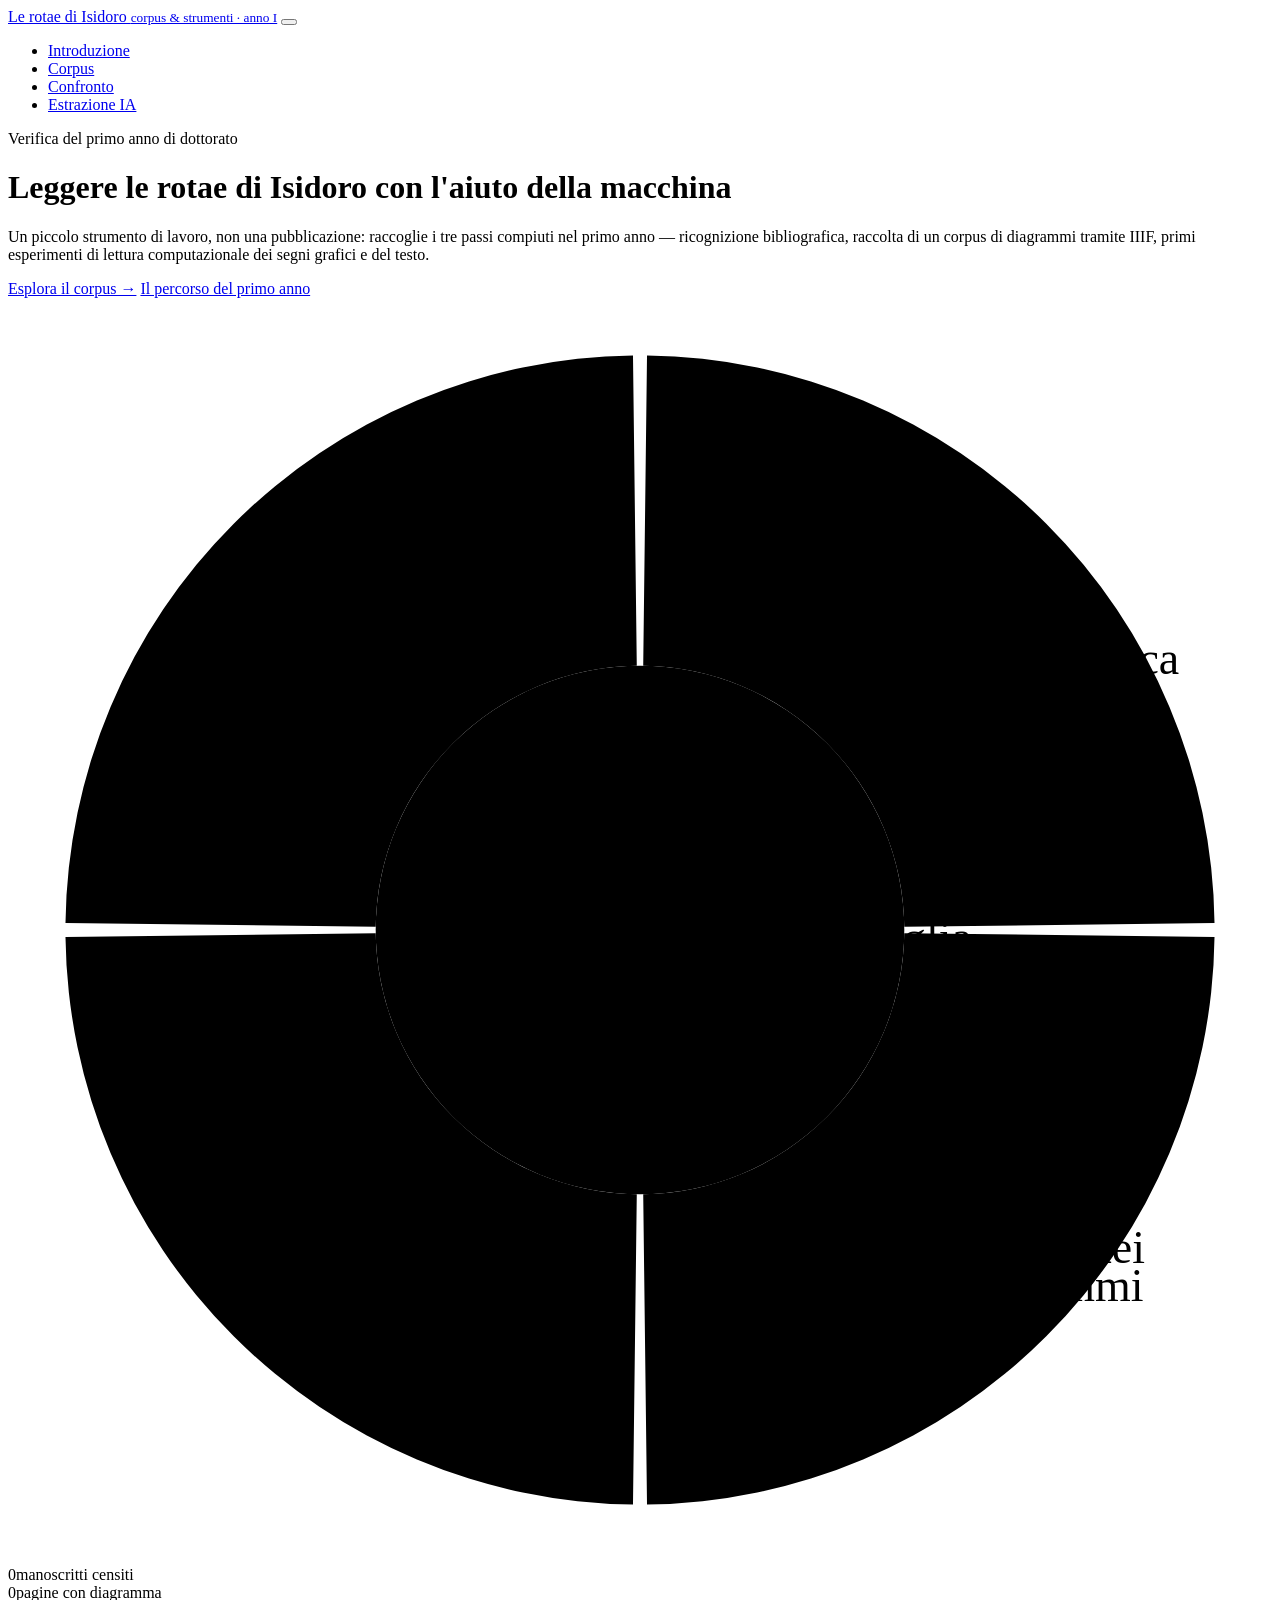
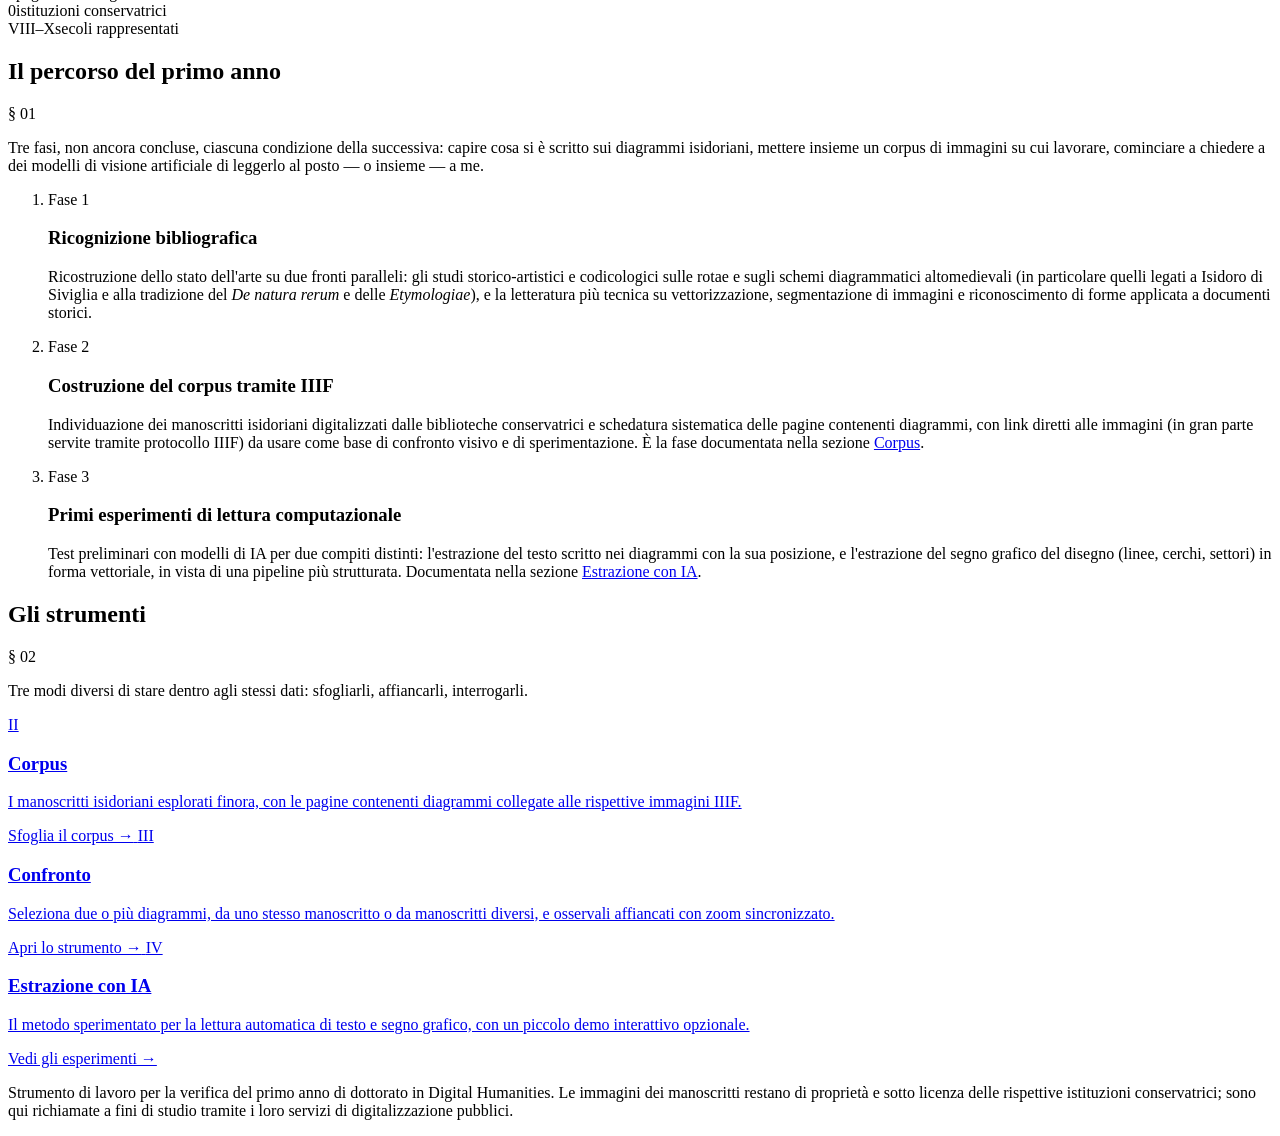
==== index.html @ d558e157 "Add files via upload" ====
<!doctype html>
<html lang="it">
<head>
<meta charset="utf-8">
<meta name="viewport" content="width=device-width, initial-scale=1">
<title>Le rotae di Isidoro — corpus e strumenti di lettura computazionale</title>
<meta name="description" content="Strumento digitale per l'esplorazione, il confronto e la lettura computazionale delle rotae e degli schemi diagrammatici nei manoscritti di Isidoro di Siviglia.">
<link rel="icon" href="data:image/svg+xml,<svg xmlns=%22http://www.w3.org/2000/svg%22 viewBox=%220 0 100 100%22><circle cx=%2250%22 cy=%2250%22 r=%2244%22 fill=%22%23EFE8D8%22 stroke=%22%23241F17%22 stroke-width=%224%22/><line x1=%2250%22 y1=%226%22 x2=%2250%22 y2=%2294%22 stroke=%22%23241F17%22 stroke-width=%223%22/><line x1=%226%22 y1=%2250%22 x2=%2294%22 y2=%2250%22 stroke=%22%23241F17%22 stroke-width=%223%22/></svg>">
<link rel="stylesheet" href="css/style.css">
</head>
<body data-page="home">

<nav class="site-nav">
  <div class="wrap">
    <a class="brand" href="index.html">Le rotae di Isidoro <small>corpus &amp; strumenti · anno I</small></a>
    <button class="nav-toggle" aria-label="Apri il menu" aria-expanded="false"><span></span></button>
    <ul class="nav-links">
      <li><a href="index.html" data-page="home">Introduzione</a></li>
      <li><a href="corpus.html" data-page="corpus">Corpus</a></li>
      <li><a href="confronto.html" data-page="confronto">Confronto</a></li>
      <li><a href="estrazione.html" data-page="estrazione">Estrazione IA</a></li>
    </ul>
  </div>
</nav>

<header class="hero">
  <div class="wrap">
    <div class="hero-text">
      <p class="eyebrow">Verifica del primo anno di dottorato</p>
      <h1>Leggere le rotae di Isidoro con l'aiuto della macchina</h1>
      <p class="lede">Un piccolo strumento di lavoro, non una pubblicazione: raccoglie i tre passi compiuti nel primo anno — ricognizione bibliografica, raccolta di un corpus di diagrammi tramite IIIF, primi esperimenti di lettura computazionale dei segni grafici e del testo.</p>
      <div class="hero-cta">
        <a class="btn" href="corpus.html">Esplora il corpus →</a>
        <a class="btn btn-outline" href="#bibliografia">Il percorso del primo anno</a>
      </div>
    </div>
    <div class="hero-figure">
      <svg class="rota" viewBox="0 0 440 440" role="img" aria-labelledby="rota-title rota-desc">
        <title id="rota-title">Rota di navigazione del sito</title>
        <desc id="rota-desc">Diagramma a ruota nello stile delle rotae isidoriane: ogni settore rimanda a una sezione del sito.</desc>

        <g class="rota-ticks" aria-hidden="true">
          <line class="rota-tick" x1="426.0" y1="220.0" x2="436.0" y2="220.0" />
          <line class="rota-tick" x1="424.2" y1="246.9" x2="428.2" y2="247.4" />
          <line class="rota-tick" x1="419.0" y1="273.3" x2="422.8" y2="274.4" />
          <line class="rota-tick" x1="410.3" y1="298.8" x2="414.0" y2="300.4" />
          <line class="rota-tick" x1="398.4" y1="323.0" x2="407.1" y2="328.0" />
          <line class="rota-tick" x1="383.4" y1="345.4" x2="386.6" y2="347.8" />
          <line class="rota-tick" x1="365.7" y1="365.7" x2="368.5" y2="368.5" />
          <line class="rota-tick" x1="345.4" y1="383.4" x2="347.8" y2="386.6" />
          <line class="rota-tick" x1="323.0" y1="398.4" x2="328.0" y2="407.1" />
          <line class="rota-tick" x1="298.8" y1="410.3" x2="300.4" y2="414.0" />
          <line class="rota-tick" x1="273.3" y1="419.0" x2="274.4" y2="422.8" />
          <line class="rota-tick" x1="246.9" y1="424.2" x2="247.4" y2="428.2" />
          <line class="rota-tick" x1="220.0" y1="426.0" x2="220.0" y2="436.0" />
          <line class="rota-tick" x1="193.1" y1="424.2" x2="192.6" y2="428.2" />
          <line class="rota-tick" x1="166.7" y1="419.0" x2="165.6" y2="422.8" />
          <line class="rota-tick" x1="141.2" y1="410.3" x2="139.6" y2="414.0" />
          <line class="rota-tick" x1="117.0" y1="398.4" x2="112.0" y2="407.1" />
          <line class="rota-tick" x1="94.6" y1="383.4" x2="92.2" y2="386.6" />
          <line class="rota-tick" x1="74.3" y1="365.7" x2="71.5" y2="368.5" />
          <line class="rota-tick" x1="56.6" y1="345.4" x2="53.4" y2="347.8" />
          <line class="rota-tick" x1="41.6" y1="323.0" x2="32.9" y2="328.0" />
          <line class="rota-tick" x1="29.7" y1="298.8" x2="26.0" y2="300.4" />
          <line class="rota-tick" x1="21.0" y1="273.3" x2="17.2" y2="274.4" />
          <line class="rota-tick" x1="15.8" y1="246.9" x2="11.8" y2="247.4" />
          <line class="rota-tick" x1="14.0" y1="220.0" x2="4.0" y2="220.0" />
          <line class="rota-tick" x1="15.8" y1="193.1" x2="11.8" y2="192.6" />
          <line class="rota-tick" x1="21.0" y1="166.7" x2="17.2" y2="165.6" />
          <line class="rota-tick" x1="29.7" y1="141.2" x2="26.0" y2="139.6" />
          <line class="rota-tick" x1="41.6" y1="117.0" x2="32.9" y2="112.0" />
          <line class="rota-tick" x1="56.6" y1="94.6" x2="53.4" y2="92.2" />
          <line class="rota-tick" x1="74.3" y1="74.3" x2="71.5" y2="71.5" />
          <line class="rota-tick" x1="94.6" y1="56.6" x2="92.2" y2="53.4" />
          <line class="rota-tick" x1="117.0" y1="41.6" x2="112.0" y2="32.9" />
          <line class="rota-tick" x1="141.2" y1="29.7" x2="139.6" y2="26.0" />
          <line class="rota-tick" x1="166.7" y1="21.0" x2="165.6" y2="17.2" />
          <line class="rota-tick" x1="193.1" y1="15.8" x2="192.6" y2="11.8" />
          <line class="rota-tick" x1="220.0" y1="14.0" x2="220.0" y2="4.0" />
          <line class="rota-tick" x1="246.9" y1="15.8" x2="247.4" y2="11.8" />
          <line class="rota-tick" x1="273.3" y1="21.0" x2="274.4" y2="17.2" />
          <line class="rota-tick" x1="298.8" y1="29.7" x2="300.4" y2="26.0" />
          <line class="rota-tick" x1="323.0" y1="41.6" x2="328.0" y2="32.9" />
          <line class="rota-tick" x1="345.4" y1="56.6" x2="347.8" y2="53.4" />
          <line class="rota-tick" x1="365.7" y1="74.3" x2="368.5" y2="71.5" />
          <line class="rota-tick" x1="383.4" y1="94.6" x2="386.6" y2="92.2" />
          <line class="rota-tick" x1="398.4" y1="117.0" x2="407.1" y2="112.0" />
          <line class="rota-tick" x1="410.3" y1="141.2" x2="414.0" y2="139.6" />
          <line class="rota-tick" x1="419.0" y1="166.7" x2="422.8" y2="165.6" />
          <line class="rota-tick" x1="424.2" y1="193.1" x2="428.2" y2="192.6" />
        </g>

        <a class="rota-a" href="#bibliografia">
          <path class="rota-sector s-biblio" d="M222.44,20.01 A200.00,200.00 0 0 1 419.99,217.56 L311.99,218.88 A92.00,92.00 0 0 0 221.12,128.01 Z" tabindex="0"/>
          <text class="rota-num" x="326" y="98">I</text>
          <text class="rota-label" x="326" y="118">Ricerca</text>
          <text class="rota-label" x="326" y="131">bibliografica</text>
        </a>
        <a class="rota-a" href="corpus.html">
          <path class="rota-sector s-corpus" d="M419.99,222.44 A200.00,200.00 0 0 1 222.44,419.99 L221.12,311.99 A92.00,92.00 0 0 0 311.99,221.12 Z" tabindex="0"/>
          <text class="rota-num" x="326" y="316">II</text>
          <text class="rota-label" x="326" y="336">Corpus dei</text>
          <text class="rota-label" x="326" y="349">diagrammi</text>
        </a>
        <a class="rota-a" href="confronto.html">
          <path class="rota-sector s-confronto" d="M217.56,419.99 A200.00,200.00 0 0 1 20.01,222.44 L128.01,221.12 A92.00,92.00 0 0 0 218.88,311.99 Z" tabindex="0"/>
          <text class="rota-num" x="114" y="316">III</text>
          <text class="rota-label" x="114" y="336">Confronto tra</text>
          <text class="rota-label" x="114" y="349">diagrammi</text>
        </a>
        <a class="rota-a" href="estrazione.html">
          <path class="rota-sector s-estrazione" d="M20.01,217.56 A200.00,200.00 0 0 1 217.56,20.01 L218.88,128.01 A92.00,92.00 0 0 0 128.01,218.88 Z" tabindex="0"/>
          <text class="rota-num" x="114" y="98">IV</text>
          <text class="rota-label" x="114" y="118">Estrazione</text>
          <text class="rota-label" x="114" y="131">con l'IA</text>
        </a>

        <circle class="rota-hub" cx="220" cy="220" r="92"/>
        <text class="rota-hub-label" x="220" y="213">ANNO I</text>
        <text class="rota-hub-label" x="220" y="228">Isidoro di Siviglia</text>
      </svg>
    </div>
  </div>
</header>

<section class="section">
  <div class="wrap">
    <div class="stat-strip">
      <div class="stat"><span class="n" id="stat-ms">–</span><span class="l">manoscritti censiti</span></div>
      <div class="stat"><span class="n" id="stat-pages">–</span><span class="l">pagine con diagramma</span></div>
      <div class="stat"><span class="n" id="stat-inst">–</span><span class="l">istituzioni conservatrici</span></div>
      <div class="stat"><span class="n">VIII–X</span><span class="l">secoli rappresentati</span></div>
    </div>
  </div>
</section>

<section class="section" id="bibliografia">
  <div class="wrap">
    <div class="section-head">
      <h2>Il percorso del primo anno</h2>
      <span class="section-num">§ 01</span>
    </div>
    <p class="section-intro">Tre fasi, non ancora concluse, ciascuna condizione della successiva: capire cosa si è scritto sui diagrammi isidoriani, mettere insieme un corpus di immagini su cui lavorare, cominciare a chiedere a dei modelli di visione artificiale di leggerlo al posto — o insieme — a me.</p>

    <ol class="timeline">
      <li>
        <span class="when">Fase 1</span>
        <h3>Ricognizione bibliografica</h3>
        <p>Ricostruzione dello stato dell'arte su due fronti paralleli: gli studi storico-artistici e codicologici sulle rotae e sugli schemi diagrammatici altomedievali (in particolare quelli legati a Isidoro di Siviglia e alla tradizione del <em>De natura rerum</em> e delle <em>Etymologiae</em>), e la letteratura più tecnica su vettorizzazione, segmentazione di immagini e riconoscimento di forme applicata a documenti storici.</p>
      </li>
      <li>
        <span class="when">Fase 2</span>
        <h3>Costruzione del corpus tramite IIIF</h3>
        <p>Individuazione dei manoscritti isidoriani digitalizzati dalle biblioteche conservatrici e schedatura sistematica delle pagine contenenti diagrammi, con link diretti alle immagini (in gran parte servite tramite protocollo IIIF) da usare come base di confronto visivo e di sperimentazione. È la fase documentata nella sezione <a href="corpus.html">Corpus</a>.</p>
      </li>
      <li>
        <span class="when">Fase 3</span>
        <h3>Primi esperimenti di lettura computazionale</h3>
        <p>Test preliminari con modelli di IA per due compiti distinti: l'estrazione del testo scritto nei diagrammi con la sua posizione, e l'estrazione del segno grafico del disegno (linee, cerchi, settori) in forma vettoriale, in vista di una pipeline più strutturata. Documentata nella sezione <a href="estrazione.html">Estrazione con IA</a>.</p>
      </li>
    </ol>
  </div>
</section>

<section class="section">
  <div class="wrap">
    <div class="section-head">
      <h2>Gli strumenti</h2>
      <span class="section-num">§ 02</span>
    </div>
    <p class="section-intro">Tre modi diversi di stare dentro agli stessi dati: sfogliarli, affiancarli, interrogarli.</p>
    <div class="card-grid">
      <a class="card" href="corpus.html">
        <span class="card-num">II</span>
        <h3>Corpus</h3>
        <p>I manoscritti isidoriani esplorati finora, con le pagine contenenti diagrammi collegate alle rispettive immagini IIIF.</p>
        <span class="card-go">Sfoglia il corpus →</span>
      </a>
      <a class="card" href="confronto.html">
        <span class="card-num">III</span>
        <h3>Confronto</h3>
        <p>Seleziona due o più diagrammi, da uno stesso manoscritto o da manoscritti diversi, e osservali affiancati con zoom sincronizzato.</p>
        <span class="card-go">Apri lo strumento →</span>
      </a>
      <a class="card" href="estrazione.html">
        <span class="card-num">IV</span>
        <h3>Estrazione con IA</h3>
        <p>Il metodo sperimentato per la lettura automatica di testo e segno grafico, con un piccolo demo interattivo opzionale.</p>
        <span class="card-go">Vedi gli esperimenti →</span>
      </a>
    </div>
  </div>
</section>

<footer class="site-footer">
  <div class="wrap">
    <p>Strumento di lavoro per la verifica del primo anno di dottorato in Digital Humanities. Le immagini dei manoscritti restano di proprietà e sotto licenza delle rispettive istituzioni conservatrici; sono qui richiamate a fini di studio tramite i loro servizi di digitalizzazione pubblici.</p>
  </div>
</footer>

<script src="js/data.js"></script>
<script src="js/nav.js"></script>
<script>
  document.addEventListener('DOMContentLoaded', function(){
    var d = window.ISIDORO_CORPUS || [];
    document.getElementById('stat-ms').textContent = d.length;
    document.getElementById('stat-pages').textContent = d.reduce(function(a,m){return a+m.pages.length;},0);
    document.getElementById('stat-inst').textContent = new Set(d.map(function(m){return m.institution;})).size;
  });
</script>
</body>
</html>
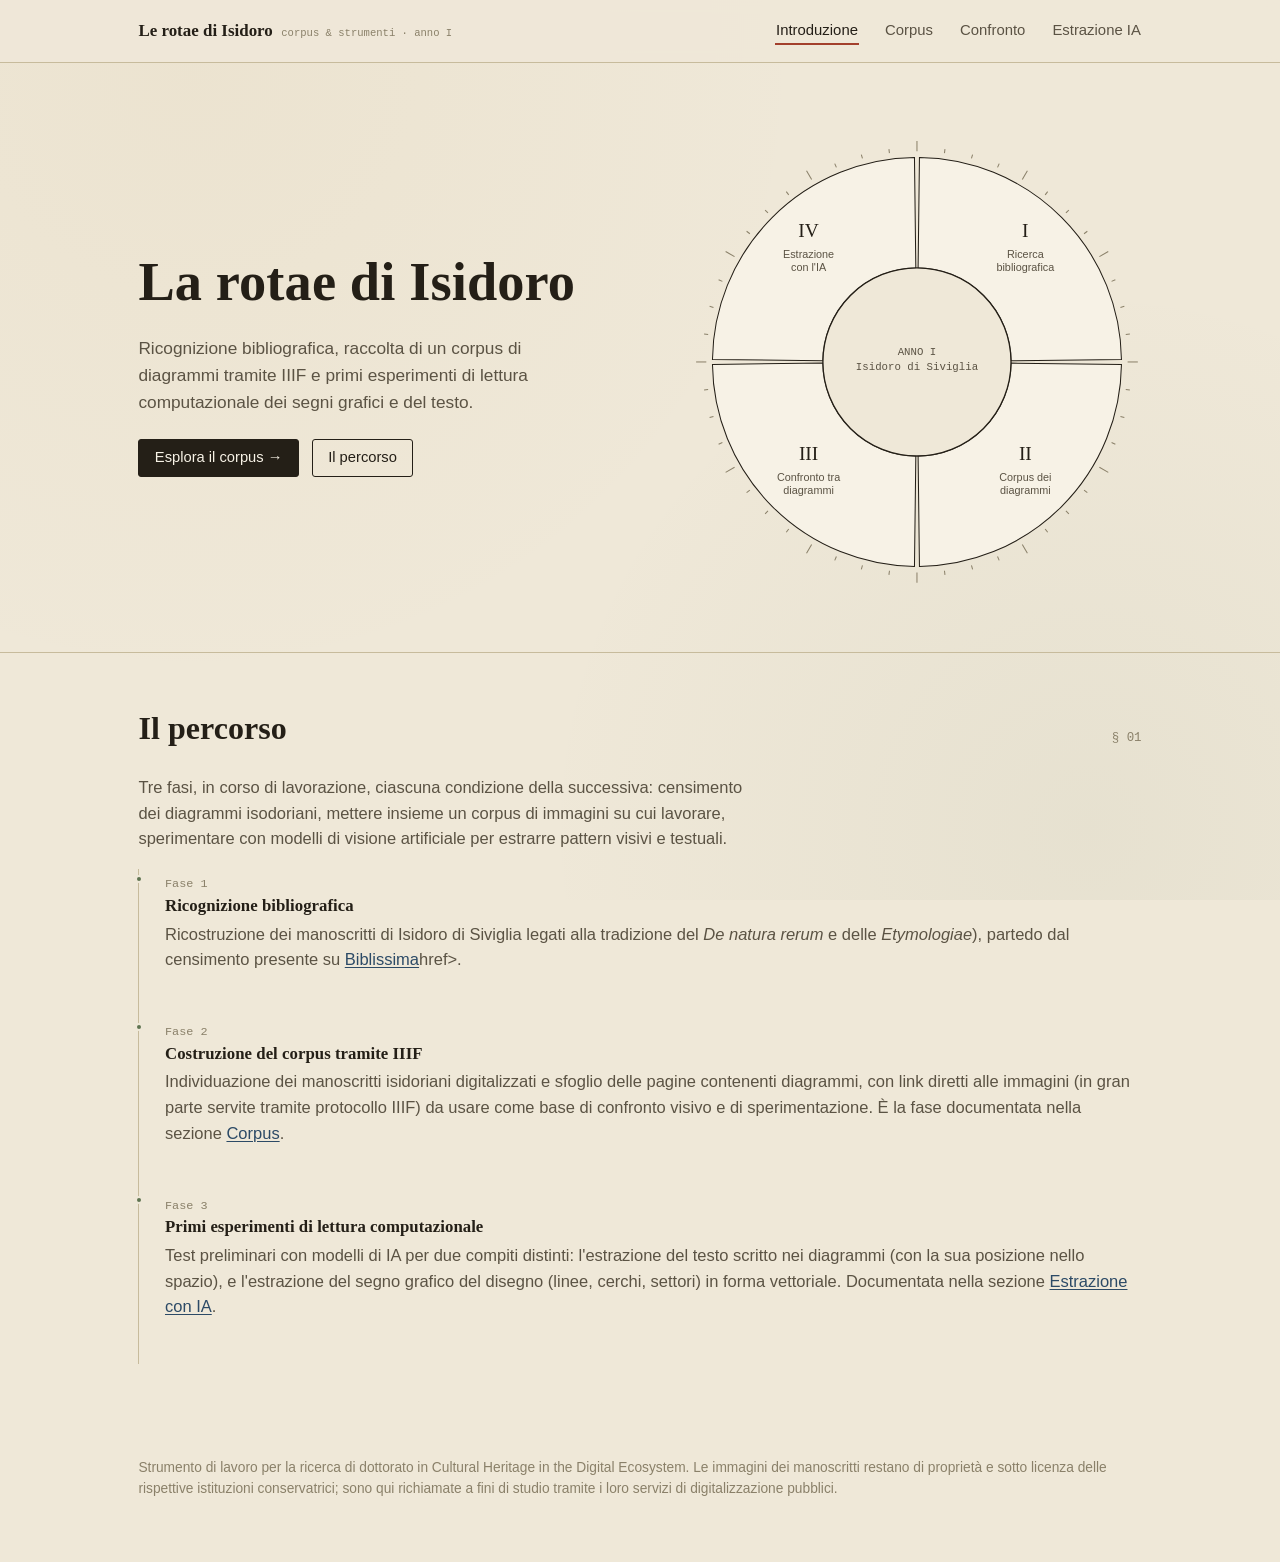
==== commit f7eb4d94: "Update index.html" ====
--- a/index.html
+++ b/index.html
@@ -26,18 +26,17 @@
 <header class="hero">
   <div class="wrap">
     <div class="hero-text">
-      <p class="eyebrow">Verifica del primo anno di dottorato</p>
-      <h1>Leggere le rotae di Isidoro con l'aiuto della macchina</h1>
-      <p class="lede">Un piccolo strumento di lavoro, non una pubblicazione: raccoglie i tre passi compiuti nel primo anno — ricognizione bibliografica, raccolta di un corpus di diagrammi tramite IIIF, primi esperimenti di lettura computazionale dei segni grafici e del testo.</p>
+      <h1>La rotae di Isidoro</h1>
+      <p class="lede">Ricognizione bibliografica, raccolta di un corpus di diagrammi tramite IIIF e primi esperimenti di lettura computazionale dei segni grafici e del testo.</p>
       <div class="hero-cta">
         <a class="btn" href="corpus.html">Esplora il corpus →</a>
-        <a class="btn btn-outline" href="#bibliografia">Il percorso del primo anno</a>
+        <a class="btn btn-outline" href="#bibliografia">Il percorso</a>
       </div>
     </div>
     <div class="hero-figure">
       <svg class="rota" viewBox="0 0 440 440" role="img" aria-labelledby="rota-title rota-desc">
         <title id="rota-title">Rota di navigazione del sito</title>
-        <desc id="rota-desc">Diagramma a ruota nello stile delle rotae isidoriane: ogni settore rimanda a una sezione del sito.</desc>
+        <desc id="rota-desc"></desc>
 
         <g class="rota-ticks" aria-hidden="true">
           <line class="rota-tick" x1="426.0" y1="220.0" x2="436.0" y2="220.0" />
@@ -123,7 +122,7 @@
   </div>
 </header>
 
-<section class="section">
+<!-- <section class="section">
   <div class="wrap">
     <div class="stat-strip">
       <div class="stat"><span class="n" id="stat-ms">–</span><span class="l">manoscritti censiti</span></div>
@@ -132,37 +131,37 @@
       <div class="stat"><span class="n">VIII–X</span><span class="l">secoli rappresentati</span></div>
     </div>
   </div>
-</section>
+</section> -->
 
 <section class="section" id="bibliografia">
   <div class="wrap">
     <div class="section-head">
-      <h2>Il percorso del primo anno</h2>
+      <h2>Il percorso</h2>
       <span class="section-num">§ 01</span>
     </div>
-    <p class="section-intro">Tre fasi, non ancora concluse, ciascuna condizione della successiva: capire cosa si è scritto sui diagrammi isidoriani, mettere insieme un corpus di immagini su cui lavorare, cominciare a chiedere a dei modelli di visione artificiale di leggerlo al posto — o insieme — a me.</p>
+    <p class="section-intro">Tre fasi, in corso di lavorazione, ciascuna condizione della successiva: censimento dei diagrammi isodoriani, mettere insieme un corpus di immagini su cui lavorare, sperimentare con modelli di visione artificiale per estrarre pattern visivi e testuali.</p>
 
     <ol class="timeline">
       <li>
         <span class="when">Fase 1</span>
         <h3>Ricognizione bibliografica</h3>
-        <p>Ricostruzione dello stato dell'arte su due fronti paralleli: gli studi storico-artistici e codicologici sulle rotae e sugli schemi diagrammatici altomedievali (in particolare quelli legati a Isidoro di Siviglia e alla tradizione del <em>De natura rerum</em> e delle <em>Etymologiae</em>), e la letteratura più tecnica su vettorizzazione, segmentazione di immagini e riconoscimento di forme applicata a documenti storici.</p>
+        <p>Ricostruzione dei manoscritti di Isidoro di Siviglia legati alla tradizione del <em>De natura rerum</em> e delle <em>Etymologiae</em>), partedo dal censimento presente su <a href="https://portail.biblissima.fr/ark:/43093/oedatab585de699cd5ae95eab7de9d462451b3bb081fe2">Biblissima</a>href>.</p>
       </li>
       <li>
         <span class="when">Fase 2</span>
         <h3>Costruzione del corpus tramite IIIF</h3>
-        <p>Individuazione dei manoscritti isidoriani digitalizzati dalle biblioteche conservatrici e schedatura sistematica delle pagine contenenti diagrammi, con link diretti alle immagini (in gran parte servite tramite protocollo IIIF) da usare come base di confronto visivo e di sperimentazione. È la fase documentata nella sezione <a href="corpus.html">Corpus</a>.</p>
+        <p>Individuazione dei manoscritti isidoriani digitalizzati e sfoglio delle pagine contenenti diagrammi, con link diretti alle immagini (in gran parte servite tramite protocollo IIIF) da usare come base di confronto visivo e di sperimentazione. È la fase documentata nella sezione <a href="corpus.html">Corpus</a>.</p>
       </li>
       <li>
         <span class="when">Fase 3</span>
         <h3>Primi esperimenti di lettura computazionale</h3>
-        <p>Test preliminari con modelli di IA per due compiti distinti: l'estrazione del testo scritto nei diagrammi con la sua posizione, e l'estrazione del segno grafico del disegno (linee, cerchi, settori) in forma vettoriale, in vista di una pipeline più strutturata. Documentata nella sezione <a href="estrazione.html">Estrazione con IA</a>.</p>
+        <p>Test preliminari con modelli di IA per due compiti distinti: l'estrazione del testo scritto nei diagrammi (con la sua posizione nello spazio), e l'estrazione del segno grafico del disegno (linee, cerchi, settori) in forma vettoriale. Documentata nella sezione <a href="estrazione.html">Estrazione con IA</a>.</p>
       </li>
     </ol>
   </div>
 </section>
 
-<section class="section">
+<!-- <section class="section">
   <div class="wrap">
     <div class="section-head">
       <h2>Gli strumenti</h2>
@@ -190,11 +189,11 @@
       </a>
     </div>
   </div>
-</section>
+</section> -->
 
 <footer class="site-footer">
   <div class="wrap">
-    <p>Strumento di lavoro per la verifica del primo anno di dottorato in Digital Humanities. Le immagini dei manoscritti restano di proprietà e sotto licenza delle rispettive istituzioni conservatrici; sono qui richiamate a fini di studio tramite i loro servizi di digitalizzazione pubblici.</p>
+    <p>Strumento di lavoro per la ricerca di dottorato in Cultural Heritage in the Digital Ecosystem. Le immagini dei manoscritti restano di proprietà e sotto licenza delle rispettive istituzioni conservatrici; sono qui richiamate a fini di studio tramite i loro servizi di digitalizzazione pubblici.</p>
   </div>
 </footer>
 
--- a/css/style.css
+++ b/css/style.css
@@ -0,0 +1,510 @@
+/* ============================================================
+   Isidoro — corpus dei diagrammi
+   Palette ispirata ai pigmenti dei codici altomedievali:
+   pergamena, inchiostro ferrogallico, verderame, minio, lapislazzuli.
+   ============================================================ */
+
+@import url('https://fonts.googleapis.com/css2?family=Spectral:ital,wght@0,400;0,500;0,600;0,700;1,400;1,500&family=IBM+Plex+Sans:ital,wght@0,400;0,500;0,600;1,400&family=IBM+Plex+Mono:wght@400;500&display=swap');
+
+:root{
+  --paper: #EFE8D8;
+  --paper-raised: #F7F2E6;
+  --paper-deep: #E3D9C1;
+  --ink: #241F17;
+  --ink-soft: #5B5344;
+  --ink-faint: #8A8069;
+  --rule: #C7BB9C;
+  --rule-soft: #DAD0B4;
+
+  --verdigris: #5E7350;
+  --verdigris-dark: #445536;
+  --verdigris-tint: #E4E9DC;
+
+  --minium: #A3402C;
+  --minium-dark: #7C2F20;
+  --minium-tint: #F1DDD5;
+
+  --lapis: #2C4A66;
+  --lapis-dark: #1D3346;
+  --lapis-tint: #DDE5EC;
+
+  --gold: #B08A3E;
+
+  --shadow: 2px 3px 0 rgba(36,31,23,0.08);
+  --radius: 3px;
+
+  --font-display: 'Spectral', Georgia, serif;
+  --font-body: 'IBM Plex Sans', -apple-system, BlinkMacSystemFont, sans-serif;
+  --font-mono: 'IBM Plex Mono', ui-monospace, Menlo, monospace;
+
+  --measure: 66ch;
+}
+
+*, *::before, *::after{ box-sizing: border-box; }
+
+html{
+  scroll-behavior: smooth;
+}
+@media (prefers-reduced-motion: reduce){
+  html{ scroll-behavior: auto; }
+  *, *::before, *::after{
+    animation-duration: 0.001ms !important;
+    animation-iteration-count: 1 !important;
+    transition-duration: 0.001ms !important;
+    scroll-behavior: auto !important;
+  }
+}
+
+body{
+  margin: 0;
+  background: var(--paper);
+  color: var(--ink);
+  font-family: var(--font-body);
+  font-size: 16.5px;
+  line-height: 1.55;
+  -webkit-font-smoothing: antialiased;
+}
+
+/* subtle paper grain via layered gradients */
+body{
+  background-image:
+    radial-gradient(circle at 15% 8%, rgba(176,138,62,0.05), transparent 45%),
+    radial-gradient(circle at 85% 92%, rgba(94,115,80,0.06), transparent 40%);
+  background-attachment: fixed;
+}
+
+h1, h2, h3, h4{
+  font-family: var(--font-display);
+  color: var(--ink);
+  margin: 0 0 0.5em;
+  font-weight: 600;
+  letter-spacing: 0.002em;
+}
+h1{ font-size: clamp(2.1rem, 4.4vw, 3.4rem); line-height: 1.08; font-weight: 600; }
+h2{ font-size: clamp(1.5rem, 2.6vw, 2rem); line-height: 1.18; }
+h3{ font-size: 1.2rem; line-height: 1.3; }
+
+p{ margin: 0 0 1.05em; }
+a{ color: var(--lapis); text-decoration-thickness: 1px; text-underline-offset: 2px; }
+a:hover{ color: var(--lapis-dark); }
+a:focus-visible, button:focus-visible, input:focus-visible, textarea:focus-visible, select:focus-visible, [tabindex]:focus-visible{
+  outline: 2px solid var(--minium);
+  outline-offset: 2px;
+}
+
+.measure{ max-width: var(--measure); }
+
+.wrap{
+  max-width: 1080px;
+  margin: 0 auto;
+  padding: 0 clamp(1.1rem, 3vw, 2.4rem);
+}
+
+/* ---------- Nav ---------- */
+.site-nav{
+  position: sticky; top: 0; z-index: 40;
+  background: rgba(239,232,216,0.92);
+  backdrop-filter: blur(6px);
+  border-bottom: 1px solid var(--rule);
+}
+.site-nav .wrap{
+  display: flex; align-items: center; justify-content: space-between;
+  gap: 1rem; min-height: 62px;
+}
+.brand{
+  font-family: var(--font-display);
+  font-weight: 600; font-size: 1.06rem;
+  color: var(--ink); text-decoration: none;
+  display: flex; align-items: baseline; gap: 0.5em;
+}
+.brand small{
+  font-family: var(--font-mono); font-weight: 400;
+  font-size: 0.66rem; color: var(--ink-faint);
+}
+.nav-links{
+  display: flex; gap: clamp(0.9rem, 2vw, 1.7rem);
+  list-style: none; margin: 0; padding: 0;
+  font-size: 0.93rem;
+}
+.nav-links a{
+  color: var(--ink-soft); text-decoration: none;
+  padding: 0.3em 0.05em; border-bottom: 2px solid transparent;
+}
+.nav-links a:hover, .nav-links a[aria-current="page"]{
+  color: var(--ink); border-bottom-color: var(--minium);
+}
+.nav-toggle{ display: none; }
+
+@media (max-width: 640px){
+  .nav-links{
+    position: fixed; inset: 62px 0 auto 0; background: var(--paper-raised);
+    border-bottom: 1px solid var(--rule);
+    flex-direction: column; padding: 1rem 1.4rem 1.4rem; gap: 0.9rem;
+    transform: translateY(-8px); opacity: 0; pointer-events: none;
+    transition: transform .18s ease, opacity .18s ease;
+  }
+  .nav-links.open{ transform: translateY(0); opacity: 1; pointer-events: auto; }
+  .nav-toggle{
+    display: inline-flex; align-items: center; justify-content: center;
+    width: 38px; height: 38px; border: 1px solid var(--rule);
+    background: var(--paper-raised); border-radius: var(--radius); cursor: pointer;
+  }
+  .nav-toggle span, .nav-toggle span::before, .nav-toggle span::after{
+    content:""; display:block; width: 16px; height: 1.5px; background: var(--ink);
+    position: relative; transition: transform .15s ease;
+  }
+  .nav-toggle span::before{ position:absolute; top:-5px; }
+  .nav-toggle span::after{ position:absolute; top:5px; }
+}
+
+/* ---------- Buttons / chips ---------- */
+.btn{
+  display: inline-flex; align-items: center; gap: 0.5em;
+  font-family: var(--font-body); font-size: 0.92rem; font-weight: 500;
+  padding: 0.62em 1.05em; border-radius: var(--radius);
+  border: 1px solid var(--ink); background: var(--ink); color: var(--paper-raised);
+  text-decoration: none; cursor: pointer; line-height: 1.2;
+  transition: background .12s ease, color .12s ease, transform .08s ease;
+}
+.btn:hover{ background: var(--verdigris-dark); border-color: var(--verdigris-dark); color: #fff; }
+.btn:active{ transform: translateY(1px); }
+.btn-outline{
+  background: transparent; color: var(--ink); border: 1px solid var(--ink);
+}
+.btn-outline:hover{ background: var(--ink); color: var(--paper-raised); }
+.btn-quiet{
+  background: transparent; border-color: var(--rule); color: var(--ink-soft);
+}
+.btn-quiet:hover{ background: var(--paper-deep); color: var(--ink); border-color: var(--ink-soft); }
+.btn[disabled]{ opacity: 0.45; cursor: not-allowed; }
+.btn-sm{ padding: 0.4em 0.75em; font-size: 0.82rem; }
+
+.tag{
+  display: inline-block; font-family: var(--font-mono); font-size: 0.72rem;
+  color: var(--ink-soft); border: 1px solid var(--rule); border-radius: 20px;
+  padding: 0.22em 0.7em; background: var(--paper-raised);
+}
+
+/* ---------- Hero / rota ---------- */
+.hero{
+  padding: clamp(2.4rem, 6vw, 4.6rem) 0 clamp(2.2rem, 5vw, 3.6rem);
+  border-bottom: 1px solid var(--rule);
+}
+.hero .wrap{
+  display: grid; grid-template-columns: 1.05fr 0.95fr; gap: clamp(2rem, 5vw, 3.5rem);
+  align-items: center;
+}
+@media (max-width: 860px){
+  .hero .wrap{ grid-template-columns: 1fr; }
+  .hero-figure{ order: -1; max-width: 320px; margin: 0 auto; }
+}
+.eyebrow{
+  font-family: var(--font-mono); font-size: 0.78rem; color: var(--minium-dark);
+  margin: 0 0 0.9em; display:flex; align-items:center; gap:0.6em;
+}
+.eyebrow::before{ content:""; width: 1.4em; height:1px; background: var(--minium); display:inline-block; }
+.hero h1{ margin-bottom: 0.42em; }
+.hero .lede{ font-size: 1.08rem; color: var(--ink-soft); max-width: 46ch; }
+.hero-cta{ display:flex; gap: 0.8rem; margin-top: 1.5rem; flex-wrap: wrap; }
+
+.rota{ width: 100%; height: auto; }
+.rota-sector{
+  fill: var(--paper-raised); stroke: var(--ink); stroke-width: 1;
+  cursor: pointer; transition: fill .15s ease;
+}
+.rota-sector:hover, .rota-sector:focus-visible{ fill: var(--verdigris-tint); outline: none; }
+.rota-sector.s-corpus:hover{ fill: var(--verdigris-tint); }
+.rota-sector.s-confronto:hover{ fill: var(--lapis-tint); }
+.rota-sector.s-estrazione:hover{ fill: var(--minium-tint); }
+.rota-tick{ stroke: var(--ink-faint); stroke-width: 1; }
+.rota-hub{ fill: var(--paper); stroke: var(--ink); stroke-width: 1.3; }
+.rota-hub-label{
+  font-family: var(--font-mono); font-size: 10.5px; fill: var(--ink-soft);
+  text-anchor: middle;
+}
+.rota-num{
+  font-family: var(--font-display); font-size: 19px; fill: var(--ink);
+  text-anchor: middle; pointer-events: none;
+}
+.rota-label{
+  font-family: var(--font-body); font-size: 10.6px; fill: var(--ink-soft);
+  text-anchor: middle; pointer-events: none;
+}
+.rota-a{ text-decoration: none; }
+
+/* ---------- Section shell ---------- */
+.section{ padding: clamp(2.4rem, 5vw, 3.6rem) 0; border-bottom: 1px solid var(--rule); }
+.section:last-of-type{ border-bottom: none; }
+.section-head{
+  display:flex; align-items: flex-end; justify-content: space-between; gap: 1.5rem;
+  margin-bottom: 1.7rem; flex-wrap: wrap;
+}
+.section-head h2{ margin: 0; }
+.section-num{
+  font-family: var(--font-mono); font-size: 0.78rem; color: var(--ink-faint);
+}
+.section-intro{ max-width: var(--measure); color: var(--ink-soft); }
+
+/* ---------- Cards (index summary) ---------- */
+.card-grid{
+  display: grid; grid-template-columns: repeat(3, 1fr); gap: 1.1rem;
+}
+@media (max-width: 780px){ .card-grid{ grid-template-columns: 1fr; } }
+.card{
+  border: 1px solid var(--rule); background: var(--paper-raised);
+  padding: 1.4rem 1.4rem 1.5rem; border-radius: var(--radius);
+  text-decoration: none; color: var(--ink); box-shadow: var(--shadow);
+  display: flex; flex-direction: column; gap: 0.5rem;
+}
+.card:hover{ border-color: var(--ink); }
+.card .card-num{ font-family: var(--font-mono); font-size: 0.75rem; color: var(--minium-dark); }
+.card h3{ margin: 0; }
+.card p{ color: var(--ink-soft); font-size: 0.93rem; margin: 0; }
+.card .card-go{ margin-top: auto; font-size: 0.85rem; color: var(--ink-soft); padding-top: 0.6rem; }
+
+/* ---------- Stat strip ---------- */
+.stat-strip{
+  display: grid; grid-template-columns: repeat(4, 1fr); border: 1px solid var(--rule);
+  border-radius: var(--radius); overflow: hidden; background: var(--paper-raised);
+}
+@media (max-width: 700px){ .stat-strip{ grid-template-columns: repeat(2, 1fr); } }
+.stat{
+  padding: 1.1rem 1.2rem; border-right: 1px solid var(--rule);
+}
+.stat:last-child{ border-right: none; }
+.stat .n{ font-family: var(--font-display); font-size: 1.7rem; display:block; }
+.stat .l{ font-size: 0.79rem; color: var(--ink-soft); }
+
+/* ---------- Timeline (bibliografia) ---------- */
+.timeline{ list-style: none; margin: 0; padding: 0; border-left: 1px solid var(--rule); }
+.timeline li{ position: relative; padding: 0 0 1.7rem 1.6rem; }
+.timeline li::before{
+  content:""; position:absolute; left:-4.5px; top: 0.35em;
+  width: 8px; height: 8px; border-radius: 50%; background: var(--verdigris);
+  border: 2px solid var(--paper);
+}
+.timeline h3{ margin-bottom: 0.15em; font-size: 1.05rem; }
+.timeline .when{ font-family: var(--font-mono); font-size: 0.74rem; color: var(--ink-faint); }
+.timeline p{ color: var(--ink-soft); margin-top: 0.3em; }
+
+/* ---------- Footer ---------- */
+.site-footer{
+  padding: 2.2rem 0 3rem; color: var(--ink-faint); font-size: 0.86rem;
+}
+.site-footer a{ color: var(--ink-soft); }
+
+/* ============================================================
+   Corpus page
+   ============================================================ */
+.filters{
+  display:flex; gap: 0.6rem; flex-wrap: wrap; margin-bottom: 1.6rem;
+}
+.filter-btn{
+  font-family: var(--font-mono); font-size: 0.78rem; padding: 0.42em 0.85em;
+  border: 1px solid var(--rule); background: var(--paper-raised); color: var(--ink-soft);
+  border-radius: 20px; cursor: pointer;
+}
+.filter-btn[aria-pressed="true"]{ border-color: var(--ink); color: var(--ink); background: var(--paper-deep); }
+
+.ms-block{ margin-bottom: 2.6rem; }
+.ms-head{
+  display:flex; justify-content: space-between; align-items:flex-start; gap: 1rem;
+  flex-wrap: wrap; padding-bottom: 0.9rem; border-bottom: 1px solid var(--rule); margin-bottom: 1.1rem;
+}
+.ms-head h3{ font-size: 1.35rem; margin-bottom: 0.15em; }
+.ms-meta{ font-size: 0.86rem; color: var(--ink-soft); display:flex; gap: 1.1rem; flex-wrap: wrap; }
+.ms-meta b{ color: var(--ink); font-weight: 600; }
+.ms-note{ font-size: 0.87rem; color: var(--ink-soft); max-width: 40ch; font-style: italic; }
+.ms-count{ font-family: var(--font-mono); font-size: 0.78rem; color: var(--ink-faint); white-space: nowrap; }
+
+.page-grid{
+  display: grid; grid-template-columns: repeat(auto-fill, minmax(148px, 1fr)); gap: 0.85rem;
+}
+.folio-card{
+  border: 1px solid var(--rule); background: var(--paper-raised); border-radius: var(--radius);
+  overflow: hidden; cursor: pointer; text-align: left; padding: 0; display: block; width: 100%;
+  font-family: var(--font-body); color: var(--ink);
+}
+.folio-card:hover{ border-color: var(--ink); }
+.folio-thumb{
+  aspect-ratio: 3/4; background: var(--paper-deep);
+  display:flex; align-items:center; justify-content:center; overflow: hidden; position: relative;
+}
+.folio-thumb img{ width:100%; height:100%; object-fit: cover; display:block; }
+.folio-thumb .ph{
+  font-family: var(--font-mono); font-size: 0.68rem; color: var(--ink-faint); text-align:center; padding: 0.8em;
+}
+.folio-info{ padding: 0.6em 0.75em 0.75em; }
+.folio-folio{ font-family: var(--font-mono); font-size: 0.74rem; color: var(--ink-soft); }
+.folio-title{ font-size: 0.85rem; margin-top: 0.15em; line-height: 1.3; }
+.folio-select{
+  position:absolute; top: 0.4rem; right: 0.4rem; width: 22px; height: 22px;
+  border-radius: 50%; border: 1.5px solid rgba(36,31,23,0.55); background: rgba(247,242,230,0.88);
+  display:flex; align-items:center; justify-content:center; font-size: 0.7rem;
+}
+.folio-card.selected{ outline: 2px solid var(--lapis); outline-offset: -2px; }
+.folio-card.selected .folio-select{ background: var(--lapis); border-color: var(--lapis); color: #fff; }
+
+/* ---------- Lightbox / viewer ---------- */
+.lightbox{
+  position: fixed; inset: 0; background: rgba(20,17,11,0.78); z-index: 100;
+  display: none; align-items: center; justify-content: center; padding: 1.4rem;
+}
+.lightbox.open{ display: flex; }
+.lightbox-panel{
+  background: var(--paper-raised); border-radius: var(--radius); max-width: 960px; width: 100%;
+  max-height: 92vh; display: flex; flex-direction: column; overflow: hidden;
+}
+.lightbox-head{
+  display:flex; justify-content: space-between; align-items: center; gap: 1rem;
+  padding: 0.9rem 1.1rem; border-bottom: 1px solid var(--rule);
+}
+.lightbox-head h3{ margin: 0; font-size: 1.05rem; }
+.lightbox-head .meta{ font-size: 0.8rem; color: var(--ink-soft); font-family: var(--font-mono); }
+.lightbox-close{
+  border: none; background: transparent; font-size: 1.3rem; cursor: pointer; color: var(--ink-soft);
+  line-height: 1; padding: 0.2em 0.4em;
+}
+.lightbox-stage{
+  flex: 1; overflow: hidden; background: var(--ink); position: relative;
+  min-height: 320px; touch-action: none;
+}
+.lightbox-stage img{
+  position: absolute; top: 50%; left: 50%; max-width: none;
+  transform-origin: center; user-select: none; -webkit-user-drag: none;
+}
+.viewer-controls{
+  display:flex; gap: 0.5rem; padding: 0.7rem 1.1rem; border-top: 1px solid var(--rule);
+  align-items: center; flex-wrap: wrap;
+}
+.viewer-controls .spacer{ flex: 1; }
+.lightbox-foot{ padding: 0.6rem 1.1rem 0.9rem; font-size: 0.83rem; color: var(--ink-soft); }
+
+/* ============================================================
+   Confronto page
+   ============================================================ */
+.confronto-layout{ display: grid; grid-template-columns: 300px 1fr; gap: 1.6rem; align-items: start; }
+@media (max-width: 900px){ .confronto-layout{ grid-template-columns: 1fr; } }
+.picker{
+  border: 1px solid var(--rule); border-radius: var(--radius); background: var(--paper-raised);
+  padding: 1rem; position: sticky; top: 78px;
+}
+.picker h3{ font-size: 0.95rem; margin-bottom: 0.7rem; }
+.picker-search{
+  width: 100%; padding: 0.5em 0.7em; border: 1px solid var(--rule); border-radius: var(--radius);
+  font-family: var(--font-body); font-size: 0.88rem; margin-bottom: 0.8rem; background: var(--paper);
+}
+.picker-list{ max-height: 420px; overflow-y: auto; display: flex; flex-direction: column; gap: 0.3rem; }
+.picker-item{
+  display:flex; align-items:center; gap: 0.6em; padding: 0.4em 0.5em; border-radius: var(--radius);
+  cursor: pointer; font-size: 0.85rem;
+}
+.picker-item:hover{ background: var(--paper-deep); }
+.picker-item input{ accent-color: var(--lapis); }
+.picker-item .grp{ color: var(--ink-faint); font-size: 0.76rem; }
+.picker-hint{ font-size: 0.78rem; color: var(--ink-faint); margin-top: 0.7rem; }
+
+.compare-stage{ min-height: 420px; }
+.compare-toolbar{
+  display:flex; gap: 0.6rem; align-items:center; margin-bottom: 0.9rem; flex-wrap: wrap;
+}
+.compare-toolbar .spacer{ flex: 1; }
+.compare-empty{
+  border: 1px dashed var(--rule); border-radius: var(--radius); padding: 3rem 1.5rem;
+  text-align: center; color: var(--ink-soft); font-size: 0.94rem;
+}
+.compare-grid{ display: grid; gap: 0.9rem; }
+.compare-panel{
+  border: 1px solid var(--rule); border-radius: var(--radius); background: var(--ink);
+  aspect-ratio: 4/5; position: relative; overflow: hidden; touch-action: none;
+}
+.compare-panel img{
+  position: absolute; top:50%; left:50%; max-width:none; transform-origin: center; user-select:none;
+}
+.compare-caption{
+  position: absolute; left:0; right:0; bottom:0; padding: 0.5em 0.7em;
+  background: linear-gradient(transparent, rgba(20,17,11,0.82));
+  color: #F1EADA; font-size: 0.78rem; display:flex; justify-content: space-between; gap: 0.6em;
+}
+.compare-remove{
+  position:absolute; top: 0.4rem; right: 0.4rem; width: 24px; height: 24px; border-radius: 50%;
+  border: none; background: rgba(20,17,11,0.55); color: #fff; cursor: pointer; font-size: 0.85rem;
+  display:flex; align-items:center; justify-content:center;
+}
+
+/* ============================================================
+   Estrazione AI page
+   ============================================================ */
+.method-grid{ display: grid; grid-template-columns: repeat(3, 1fr); gap: 1rem; }
+@media (max-width: 820px){ .method-grid{ grid-template-columns: 1fr; } }
+.method-card{
+  border: 1px solid var(--rule); background: var(--paper-raised); border-radius: var(--radius);
+  padding: 1.2rem 1.3rem;
+}
+.method-card .step{ font-family: var(--font-mono); font-size: 0.72rem; color: var(--verdigris-dark); }
+.method-card h3{ font-size: 1.02rem; margin: 0.3em 0 0.4em; }
+.method-card p{ font-size: 0.88rem; color: var(--ink-soft); margin: 0; }
+
+.showcase{
+  display: grid; grid-template-columns: repeat(3, 1fr); gap: 1rem; margin-top: 1.6rem;
+}
+@media (max-width: 820px){ .showcase{ grid-template-columns: 1fr; } }
+.showcase-panel{
+  border: 1px solid var(--rule); border-radius: var(--radius); overflow: hidden; background: var(--paper-raised);
+}
+.showcase-panel .frame{ aspect-ratio: 3/4; background: var(--ink); position: relative; overflow: hidden; }
+.showcase-panel .frame img{ width: 100%; height: 100%; object-fit: contain; }
+.showcase-panel .cap{ padding: 0.7em 0.85em; font-size: 0.82rem; color: var(--ink-soft); }
+.showcase-panel .cap b{ color: var(--ink); display:block; font-size: 0.86rem; margin-bottom: 0.15em; }
+.badge-illus{
+  position:absolute; top: 0.5em; left: 0.5em; background: rgba(163,64,44,0.92); color: #fff;
+  font-family: var(--font-mono); font-size: 0.62rem; padding: 0.25em 0.55em; border-radius: 20px;
+  letter-spacing: 0.02em;
+}
+
+.demo-panel{
+  border: 1px solid var(--rule); border-radius: var(--radius); background: var(--paper-raised);
+  padding: 1.5rem; margin-top: 1.8rem;
+}
+.demo-grid{ display: grid; grid-template-columns: 300px 1fr; gap: 1.6rem; }
+@media (max-width: 820px){ .demo-grid{ grid-template-columns: 1fr; } }
+.field{ margin-bottom: 0.95rem; }
+.field label{ display:block; font-size: 0.82rem; color: var(--ink-soft); margin-bottom: 0.32em; }
+.field input[type="password"], .field input[type="text"], .field select, .field textarea{
+  width: 100%; padding: 0.55em 0.7em; border: 1px solid var(--rule); border-radius: var(--radius);
+  font-family: var(--font-body); font-size: 0.88rem; background: var(--paper);
+}
+.field-hint{ font-size: 0.76rem; color: var(--ink-faint); margin-top: 0.3em; }
+.demo-drop{
+  border: 1px dashed var(--rule); border-radius: var(--radius); padding: 1.2rem; text-align:center;
+  font-size: 0.85rem; color: var(--ink-soft); cursor: pointer; background: var(--paper);
+}
+.demo-drop.drag{ border-color: var(--lapis); background: var(--lapis-tint); }
+.demo-stage{
+  min-height: 360px; border: 1px solid var(--rule); border-radius: var(--radius);
+  background: var(--ink); position: relative; overflow: hidden; display:flex; align-items:center; justify-content:center;
+}
+.demo-stage img{ max-width: 100%; max-height: 100%; display:block; }
+.demo-stage .placeholder{ color: #B7AF9B; font-size: 0.85rem; font-family: var(--font-mono); }
+.demo-overlay-svg{ position:absolute; inset:0; width:100%; height:100%; }
+.demo-status{
+  font-family: var(--font-mono); font-size: 0.79rem; margin-top: 0.8rem; color: var(--ink-soft);
+  min-height: 1.4em;
+}
+.demo-status.err{ color: var(--minium-dark); }
+.demo-out{
+  margin-top: 1rem; border-top: 1px solid var(--rule); padding-top: 1rem;
+  max-height: 260px; overflow: auto;
+}
+.demo-out table{ width: 100%; border-collapse: collapse; font-size: 0.82rem; }
+.demo-out th, .demo-out td{ text-align: left; padding: 0.32em 0.5em; border-bottom: 1px solid var(--rule-soft); }
+.demo-out th{ font-family: var(--font-mono); font-weight: 500; color: var(--ink-soft); font-size: 0.72rem; }
+.callout{
+  border-left: 3px solid var(--minium); background: var(--minium-tint); padding: 0.9em 1.1em;
+  font-size: 0.87rem; color: var(--ink); border-radius: 0 var(--radius) var(--radius) 0; margin-bottom: 1.4rem;
+}
+.callout b{ display:block; margin-bottom: 0.2em; }
+
+.pageheader{ padding: 2.6rem 0 1.8rem; border-bottom: 1px solid var(--rule); }
+.pageheader .eyebrow{ margin-bottom: 0.7em; }
+.pageheader p{ color: var(--ink-soft); max-width: var(--measure); }
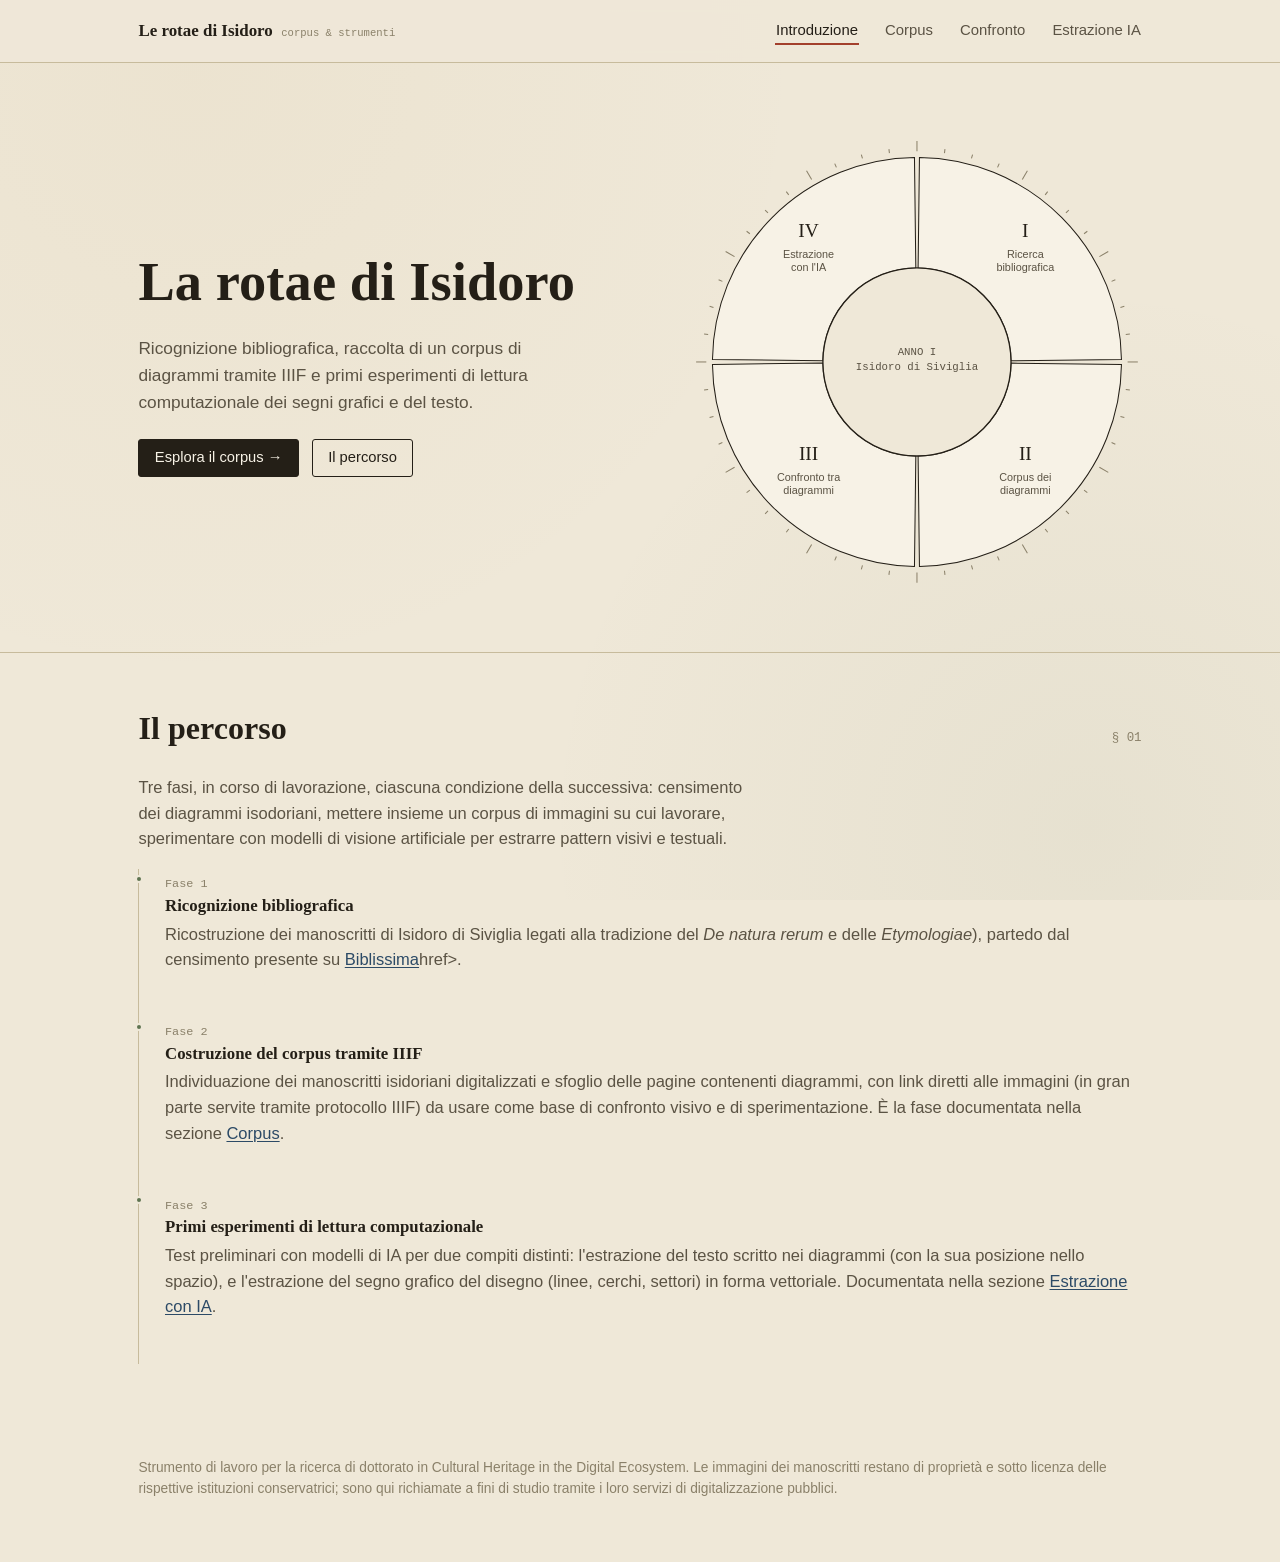
==== commit 86ef6963: "Update index.html" ====
--- a/index.html
+++ b/index.html
@@ -12,7 +12,7 @@
 
 <nav class="site-nav">
   <div class="wrap">
-    <a class="brand" href="index.html">Le rotae di Isidoro <small>corpus &amp; strumenti · anno I</small></a>
+    <a class="brand" href="index.html">Le rotae di Isidoro <small>corpus &amp; strumenti </small></a>
     <button class="nav-toggle" aria-label="Apri il menu" aria-expanded="false"><span></span></button>
     <ul class="nav-links">
       <li><a href="index.html" data-page="home">Introduzione</a></li>
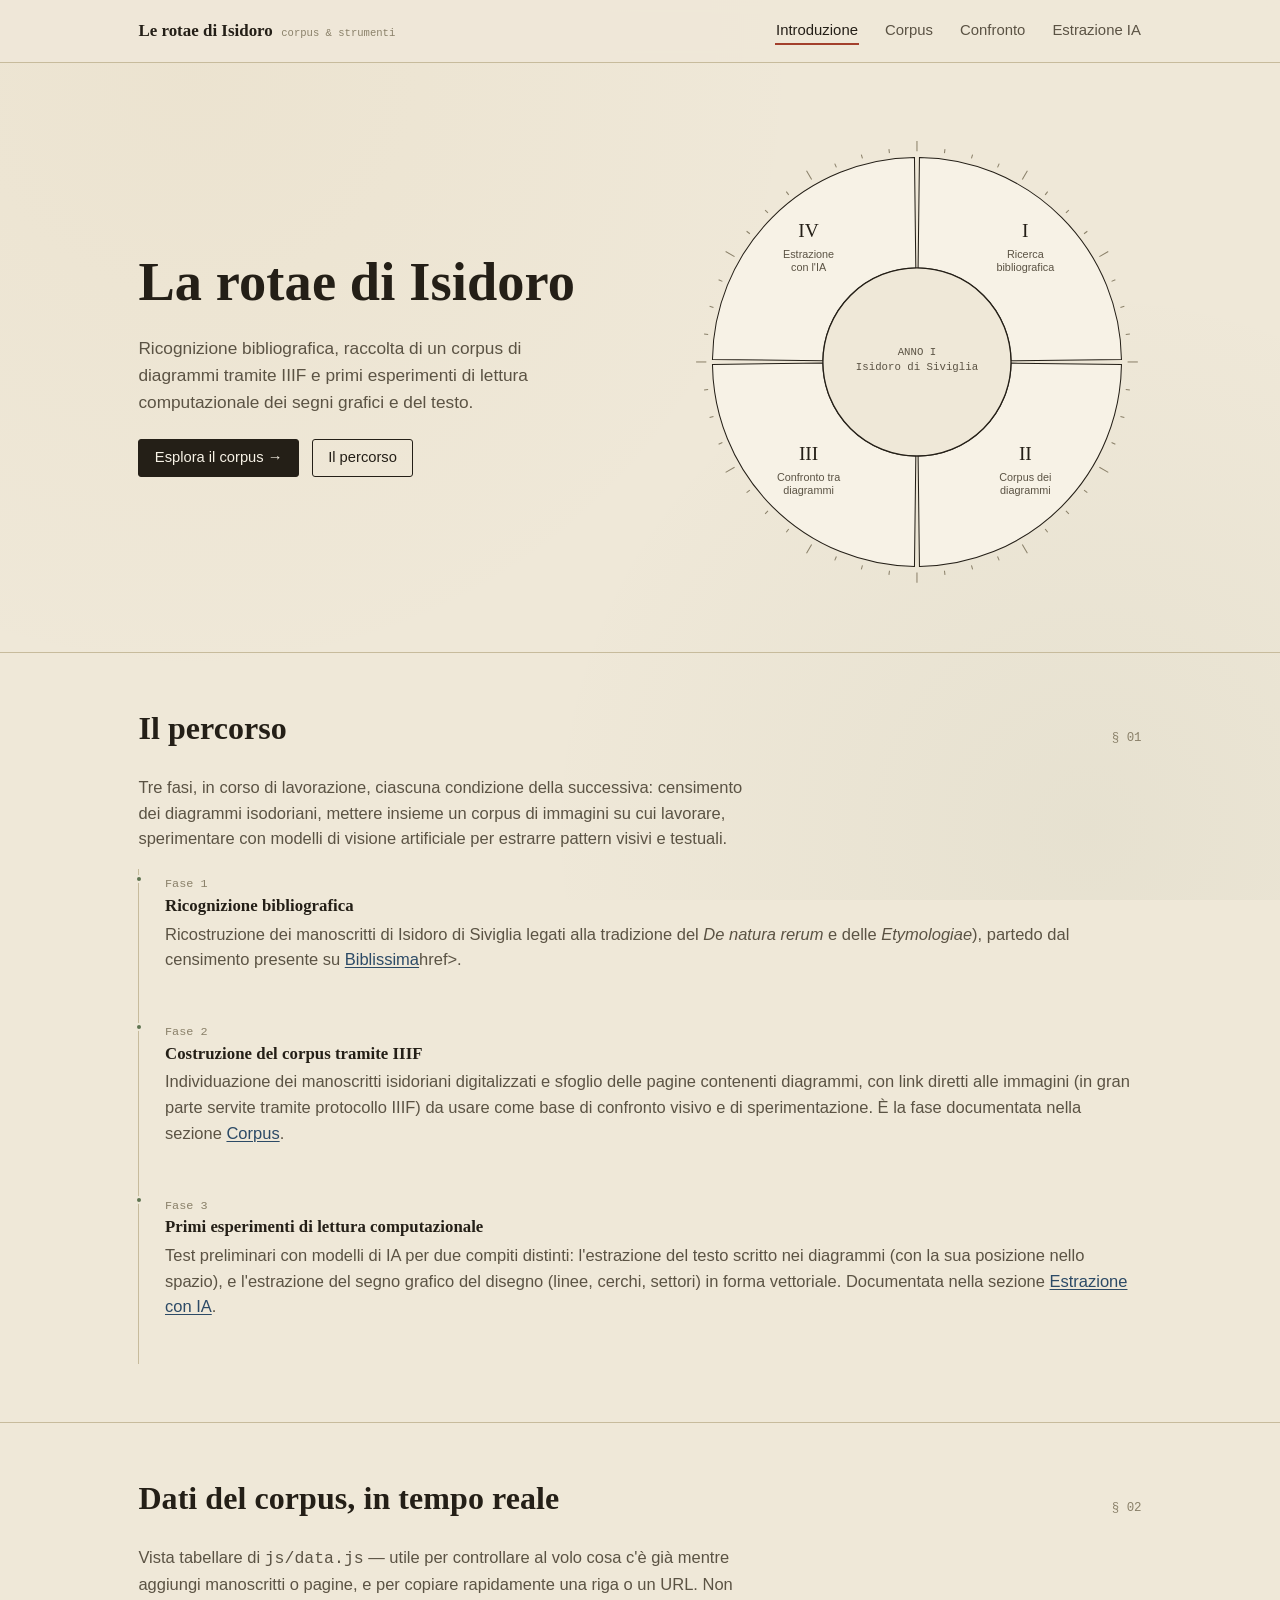
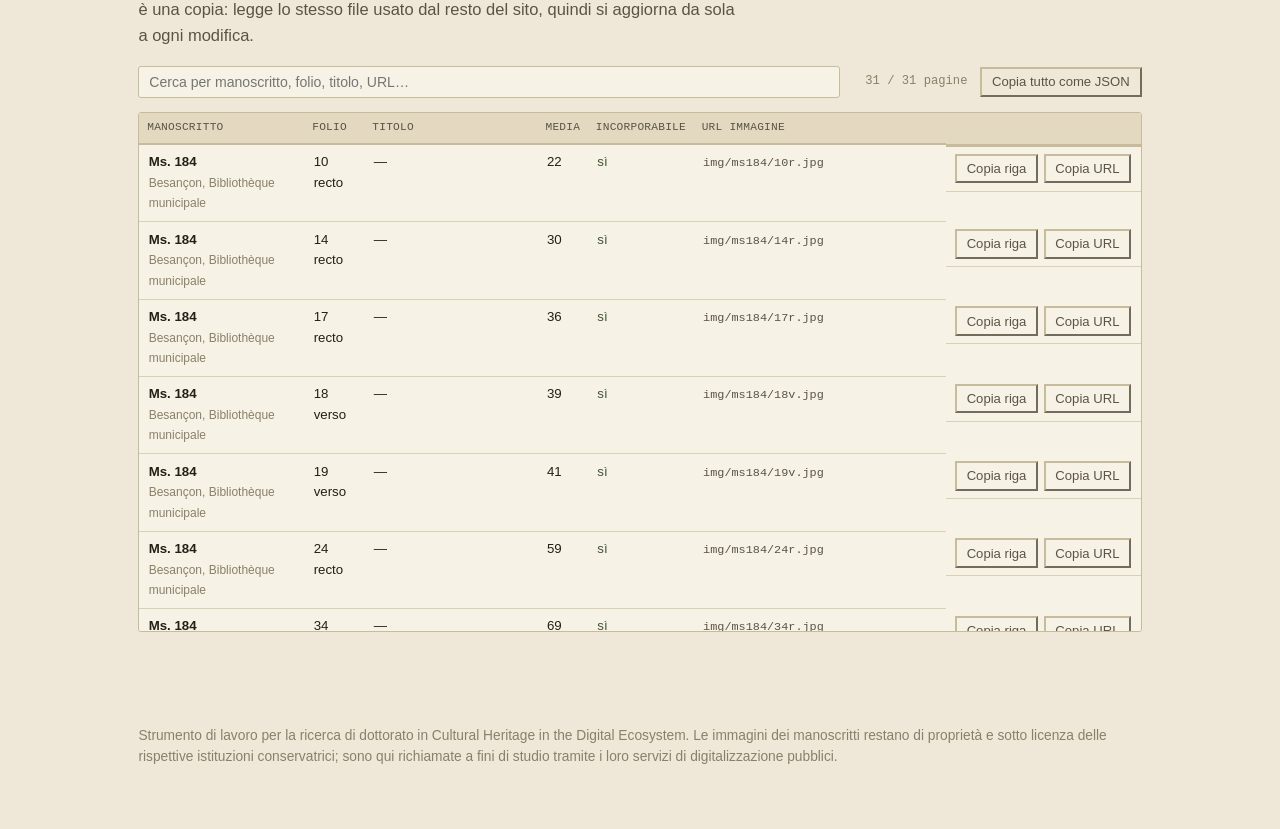
==== commit f7134492: "Tabella dati live, immagini locali Ms.184, confronto migliorato, annotazioni, esempio reale estrazio" ====
--- a/index.html
+++ b/index.html
@@ -161,6 +161,39 @@
   </div>
 </section>
 
+<section class="section" id="dati">
+  <div class="wrap">
+    <div class="section-head">
+      <h2>Dati del corpus, in tempo reale</h2>
+      <span class="section-num">§ 02</span>
+    </div>
+    <p class="section-intro">Vista tabellare di <code>js/data.js</code> — utile per controllare al volo cosa c'è già mentre aggiungi manoscritti o pagine, e per copiare rapidamente una riga o un URL. Non è una copia: legge lo stesso file usato dal resto del sito, quindi si aggiorna da sola a ogni modifica.</p>
+    <div class="datatable-toolbar">
+      <input class="datatable-search" id="datatable-search" type="search" placeholder="Cerca per manoscritto, folio, titolo, URL…">
+      <span class="spacer"></span>
+      <span class="datatable-count" id="datatable-count"></span>
+      <button class="btn-quiet btn-sm" id="datatable-copy-json">Copia tutto come JSON</button>
+    </div>
+    <div class="datatable-wrap">
+      <table class="datatable" id="datatable">
+        <thead>
+          <tr>
+            <th>Manoscritto</th>
+            <th>Folio</th>
+            <th>Titolo</th>
+            <th>Media</th>
+            <th>Incorporabile</th>
+            <th>URL immagine</th>
+            <th></th>
+          </tr>
+        </thead>
+        <tbody id="datatable-body"></tbody>
+      </table>
+    </div>
+    <p class="picker-hint" id="datatable-empty" hidden>Nessuna riga corrisponde alla ricerca.</p>
+  </div>
+</section>
+
 <!-- <section class="section">
   <div class="wrap">
     <div class="section-head">
@@ -199,6 +232,7 @@
 
 <script src="js/data.js"></script>
 <script src="js/nav.js"></script>
+<script src="js/data-table.js"></script>
 <script>
   document.addEventListener('DOMContentLoaded', function(){
     var d = window.ISIDORO_CORPUS || [];
--- a/css/style.css
+++ b/css/style.css
@@ -287,6 +287,37 @@
 .timeline .when{ font-family: var(--font-mono); font-size: 0.74rem; color: var(--ink-faint); }
 .timeline p{ color: var(--ink-soft); margin-top: 0.3em; }
 
+/* ---------- Vista tabellare dei dati (index) ---------- */
+.datatable-toolbar{
+  display:flex; align-items:center; gap: 0.8rem; flex-wrap: wrap; margin-bottom: 0.9rem;
+}
+.datatable-search{
+  min-width: 240px; flex: 1 1 240px; padding: 0.5em 0.7em; border: 1px solid var(--rule);
+  border-radius: var(--radius); font-family: var(--font-body); font-size: 0.88rem; background: var(--paper-raised);
+}
+.datatable-toolbar .spacer{ flex: 0 0 0; }
+.datatable-count{ font-family: var(--font-mono); font-size: 0.76rem; color: var(--ink-faint); white-space: nowrap; }
+.datatable-wrap{
+  border: 1px solid var(--rule); border-radius: var(--radius); overflow: auto; max-height: 520px;
+  background: var(--paper-raised);
+}
+.datatable{ width: 100%; border-collapse: collapse; font-size: 0.83rem; }
+.datatable thead th{
+  position: sticky; top: 0; z-index: 1; text-align: left; font-family: var(--font-mono); font-weight: 500;
+  font-size: 0.7rem; letter-spacing: 0.02em; text-transform: uppercase; color: var(--ink-soft);
+  background: var(--paper-deep); padding: 0.55em 0.7em; border-bottom: 1px solid var(--rule);
+  white-space: nowrap;
+}
+.datatable td{
+  padding: 0.55em 0.7em; border-bottom: 1px solid var(--rule-soft); vertical-align: top;
+}
+.datatable tr.datatable-group-start td{ border-top: 2px solid var(--rule); }
+.datatable .dt-sub{ color: var(--ink-faint); font-size: 0.75rem; }
+.datatable .dt-url code{ font-family: var(--font-mono); font-size: 0.74rem; color: var(--ink-soft); }
+.datatable .dt-yes{ color: var(--verdigris-dark); }
+.datatable .dt-no{ color: var(--ink-faint); }
+.datatable .dt-actions{ display:flex; gap: 0.4em; white-space: nowrap; }
+
 /* ---------- Footer ---------- */
 .site-footer{
   padding: 2.2rem 0 3rem; color: var(--ink-faint); font-size: 0.86rem;
@@ -384,12 +415,31 @@
    Confronto page
    ============================================================ */
 .confronto-layout{ display: grid; grid-template-columns: 300px 1fr; gap: 1.6rem; align-items: start; }
-@media (max-width: 900px){ .confronto-layout{ grid-template-columns: 1fr; } }
+@media (max-width: 900px){
+  .confronto-layout{ grid-template-columns: 1fr; }
+  .confronto-layout.picker-collapsed{ grid-template-columns: 1fr; }
+}
 .picker{
   border: 1px solid var(--rule); border-radius: var(--radius); background: var(--paper-raised);
   padding: 1rem; position: sticky; top: 78px;
 }
-.picker h3{ font-size: 0.95rem; margin-bottom: 0.7rem; }
+.picker-head{ display:flex; align-items:center; justify-content: space-between; gap: 0.6rem; }
+.picker h3{ font-size: 0.95rem; margin: 0; }
+.picker-toggle{
+  flex: none; width: 28px; height: 28px; border: 1px solid var(--rule); border-radius: var(--radius);
+  background: var(--paper); color: var(--ink-soft); cursor: pointer; font-family: var(--font-mono);
+  line-height: 1;
+}
+.picker-toggle:hover{ border-color: var(--ink); color: var(--ink); }
+.picker-body{ margin-top: 0.8rem; }
+.confronto-layout.picker-collapsed{ grid-template-columns: 44px 1fr; }
+.confronto-layout.picker-collapsed .picker{ padding: 0.6rem 0.5rem; }
+.confronto-layout.picker-collapsed .picker-body{ display: none; }
+.picker-reopen{
+  font-family: var(--font-mono); font-size: 0.78rem; padding: 0.42em 0.75em; border-radius: 20px;
+  border: 1px solid var(--rule); background: var(--paper-raised); color: var(--ink-soft); cursor: pointer;
+}
+.picker-reopen:hover{ border-color: var(--ink); color: var(--ink); }
 .picker-search{
   width: 100%; padding: 0.5em 0.7em; border: 1px solid var(--rule); border-radius: var(--radius);
   font-family: var(--font-body); font-size: 0.88rem; margin-bottom: 0.8rem; background: var(--paper);
@@ -406,21 +456,43 @@
 
 .compare-stage{ min-height: 420px; }
 .compare-toolbar{
-  display:flex; gap: 0.6rem; align-items:center; margin-bottom: 0.9rem; flex-wrap: wrap;
+  display:flex; gap: 1rem; align-items:center; margin-bottom: 0.9rem; flex-wrap: wrap;
 }
 .compare-toolbar .spacer{ flex: 1; }
 .compare-empty{
   border: 1px dashed var(--rule); border-radius: var(--radius); padding: 3rem 1.5rem;
   text-align: center; color: var(--ink-soft); font-size: 0.94rem;
 }
-.compare-grid{ display: grid; gap: 0.9rem; }
+.compare-grid{ display: grid; gap: 1.1rem; align-items: start; }
+
+/* Pannelli più grandi quando si confrontano solo una o due pagine */
+.compare-grid--n1{ max-width: 760px; margin: 0 auto; }
+.compare-grid--n1 .compare-panel-stage{ aspect-ratio: 3/4; min-height: 62vh; }
+.compare-grid--n2 .compare-panel-stage{ aspect-ratio: 3/4; min-height: 56vh; }
+.compare-grid--n3 .compare-panel-stage{ aspect-ratio: 4/5; min-height: 42vh; }
+.compare-grid--nmany .compare-panel-stage{ aspect-ratio: 1/1; min-height: 30vh; }
+@media (max-width: 700px){
+  .compare-grid--n1 .compare-panel-stage,
+  .compare-grid--n2 .compare-panel-stage{ min-height: 48vh; }
+}
+
 .compare-panel{
-  border: 1px solid var(--rule); border-radius: var(--radius); background: var(--ink);
-  aspect-ratio: 4/5; position: relative; overflow: hidden; touch-action: none;
-}
-.compare-panel img{
+  border: 1px solid var(--rule); border-radius: var(--radius); background: var(--paper-raised);
+  display: flex; flex-direction: column; overflow: hidden;
+}
+.compare-panel-stage{
+  background: var(--ink); position: relative; overflow: hidden; touch-action: none; flex: none;
+}
+.compare-panel-stage img{
   position: absolute; top:50%; left:50%; max-width:none; transform-origin: center; user-select:none;
 }
+.annot-layer{
+  position: absolute; top: 50%; left: 50%; transform-origin: center; pointer-events: none; overflow: visible;
+}
+#compare-stage.annotate-active .compare-panel-stage{ cursor: crosshair; }
+.annot-layer .pin-marker{ pointer-events: auto; cursor: pointer; }
+.annot-layer .pin-dot{ fill: var(--minium); fill-opacity: 0.88; stroke: #fff; }
+.annot-layer .pin-num{ font-family: var(--font-mono); fill: #fff; text-anchor: middle; pointer-events: none; }
 .compare-caption{
   position: absolute; left:0; right:0; bottom:0; padding: 0.5em 0.7em;
   background: linear-gradient(transparent, rgba(20,17,11,0.82));
@@ -431,6 +503,35 @@
   border: none; background: rgba(20,17,11,0.55); color: #fff; cursor: pointer; font-size: 0.85rem;
   display:flex; align-items:center; justify-content:center;
 }
+
+/* ---------- Annotazioni e appunti sotto ogni pannello ---------- */
+.compare-annot-panel{ padding: 0.8em 0.85em 0.9em; border-top: 1px solid var(--rule); }
+.compare-annot-head{
+  display:flex; align-items:center; justify-content: space-between; gap: 0.6em;
+  font-family: var(--font-mono); font-size: 0.76rem; color: var(--ink-soft); margin-bottom: 0.5em;
+}
+.compare-pin-list{ list-style: none; margin: 0 0 0.7em; padding: 0; display:flex; flex-direction:column; gap: 0.4em; max-height: 160px; overflow-y: auto; }
+.compare-pin-empty{ font-size: 0.8rem; color: var(--ink-faint); font-style: italic; }
+.compare-pin-row{ display:flex; align-items: flex-start; gap: 0.4em; }
+.pin-num-badge{
+  flex: none; width: 18px; height: 18px; border-radius: 50%; background: var(--minium); color: #fff;
+  font-family: var(--font-mono); font-size: 0.68rem; display:flex; align-items:center; justify-content:center;
+  margin-top: 0.15em;
+}
+.compare-pin-row textarea{
+  flex: 1; resize: vertical; border: 1px solid var(--rule); border-radius: var(--radius);
+  font-family: var(--font-body); font-size: 0.82rem; padding: 0.35em 0.5em; background: var(--paper);
+}
+.compare-pin-del{
+  flex: none; border: none; background: transparent; color: var(--ink-faint); cursor: pointer;
+  font-size: 0.95rem; line-height: 1; padding: 0.2em 0.3em;
+}
+.compare-pin-del:hover{ color: var(--minium-dark); }
+.compare-note{
+  width: 100%; resize: vertical; border: 1px solid var(--rule); border-radius: var(--radius);
+  font-family: var(--font-body); font-size: 0.83rem; padding: 0.45em 0.6em; background: var(--paper);
+}
+.compare-note-status{ display:block; font-family: var(--font-mono); font-size: 0.68rem; color: var(--verdigris-dark); min-height: 1.4em; margin-top: 0.25em; }
 
 /* ============================================================
    Estrazione AI page
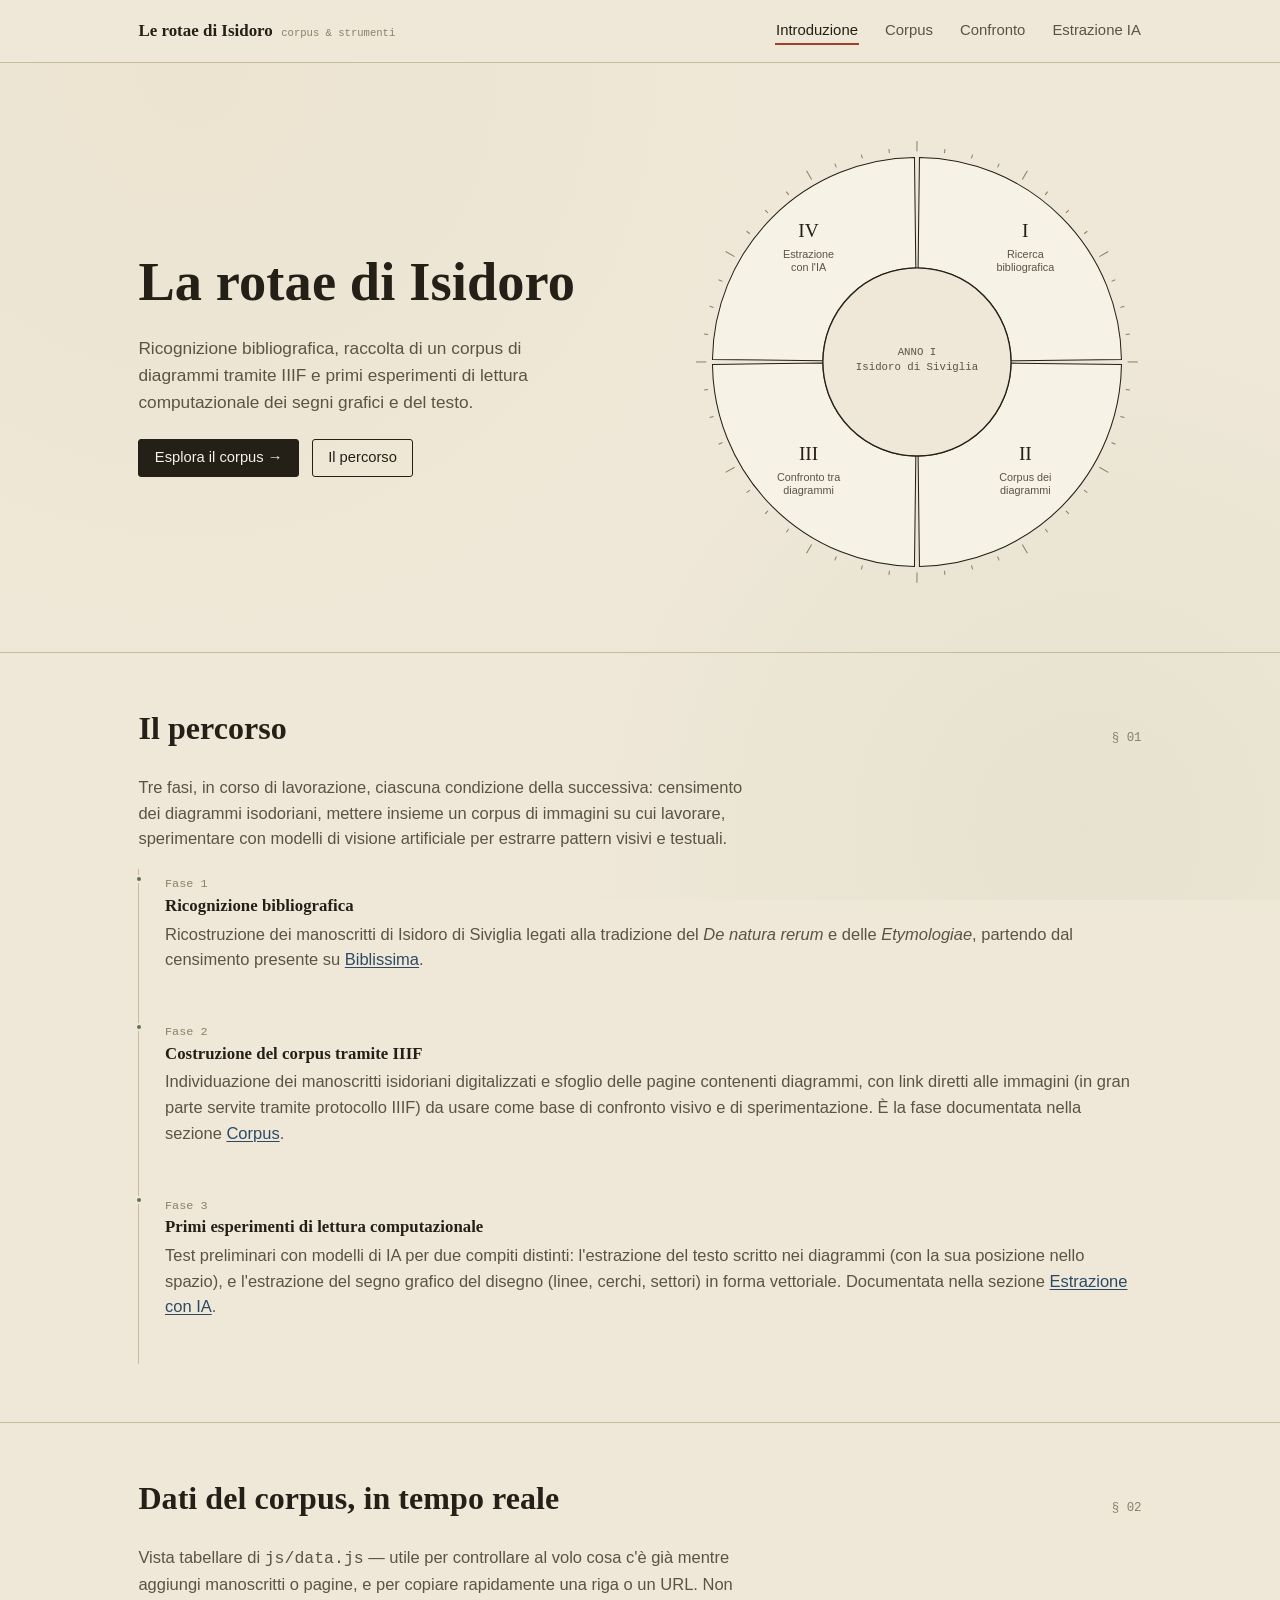
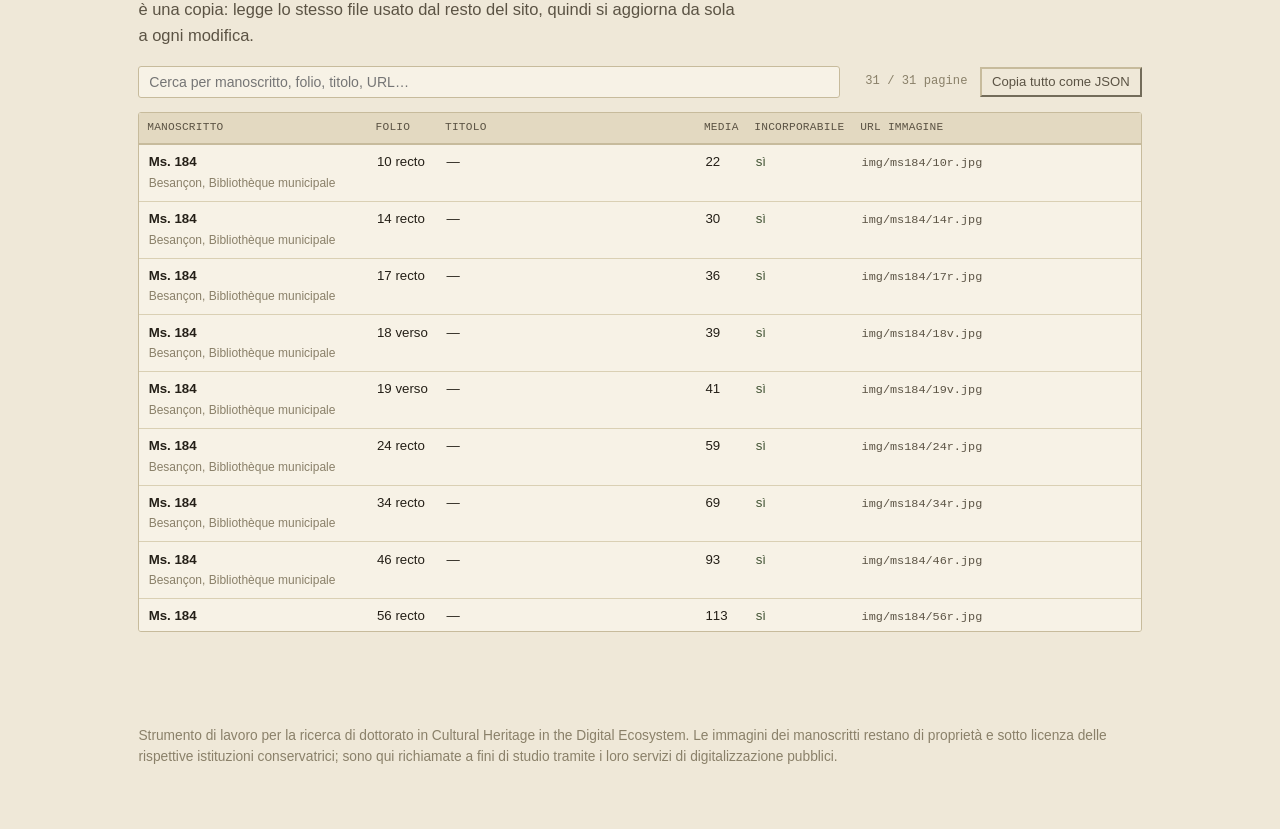
==== commit e4f4f9ab: "Scroll orizzontale tabella dati, link Biblissima, bug zoom iniziale in confronto/corpus - css/style." ====
--- a/index.html
+++ b/index.html
@@ -145,7 +145,7 @@
       <li>
         <span class="when">Fase 1</span>
         <h3>Ricognizione bibliografica</h3>
-        <p>Ricostruzione dei manoscritti di Isidoro di Siviglia legati alla tradizione del <em>De natura rerum</em> e delle <em>Etymologiae</em>), partedo dal censimento presente su <a href="https://portail.biblissima.fr/ark:/43093/oedatab585de699cd5ae95eab7de9d462451b3bb081fe2">Biblissima</a>href>.</p>
+        <p>Ricostruzione dei manoscritti di Isidoro di Siviglia legati alla tradizione del <em>De natura rerum</em> e delle <em>Etymologiae</em>, partendo dal censimento presente su <a href="https://portail.biblissima.fr/ark:/43093/oedatab585de699cd5ae95eab7de9d462451b3bb081fe2" target="_blank" rel="noopener">Biblissima</a>.</p>
       </li>
       <li>
         <span class="when">Fase 2</span>
--- a/css/style.css
+++ b/css/style.css
@@ -301,7 +301,7 @@
   border: 1px solid var(--rule); border-radius: var(--radius); overflow: auto; max-height: 520px;
   background: var(--paper-raised);
 }
-.datatable{ width: 100%; border-collapse: collapse; font-size: 0.83rem; }
+.datatable{ width: max-content; min-width: 100%; border-collapse: collapse; font-size: 0.83rem; }
 .datatable thead th{
   position: sticky; top: 0; z-index: 1; text-align: left; font-family: var(--font-mono); font-weight: 500;
   font-size: 0.7rem; letter-spacing: 0.02em; text-transform: uppercase; color: var(--ink-soft);
@@ -309,11 +309,12 @@
   white-space: nowrap;
 }
 .datatable td{
-  padding: 0.55em 0.7em; border-bottom: 1px solid var(--rule-soft); vertical-align: top;
-}
+  padding: 0.55em 0.7em; border-bottom: 1px solid var(--rule-soft); vertical-align: top; white-space: nowrap;
+}
+.datatable td:nth-child(3){ white-space: normal; min-width: 14ch; }
 .datatable tr.datatable-group-start td{ border-top: 2px solid var(--rule); }
 .datatable .dt-sub{ color: var(--ink-faint); font-size: 0.75rem; }
-.datatable .dt-url code{ font-family: var(--font-mono); font-size: 0.74rem; color: var(--ink-soft); }
+.datatable .dt-url code{ font-family: var(--font-mono); font-size: 0.74rem; color: var(--ink-soft); white-space: pre; }
 .datatable .dt-yes{ color: var(--verdigris-dark); }
 .datatable .dt-no{ color: var(--ink-faint); }
 .datatable .dt-actions{ display:flex; gap: 0.4em; white-space: nowrap; }
